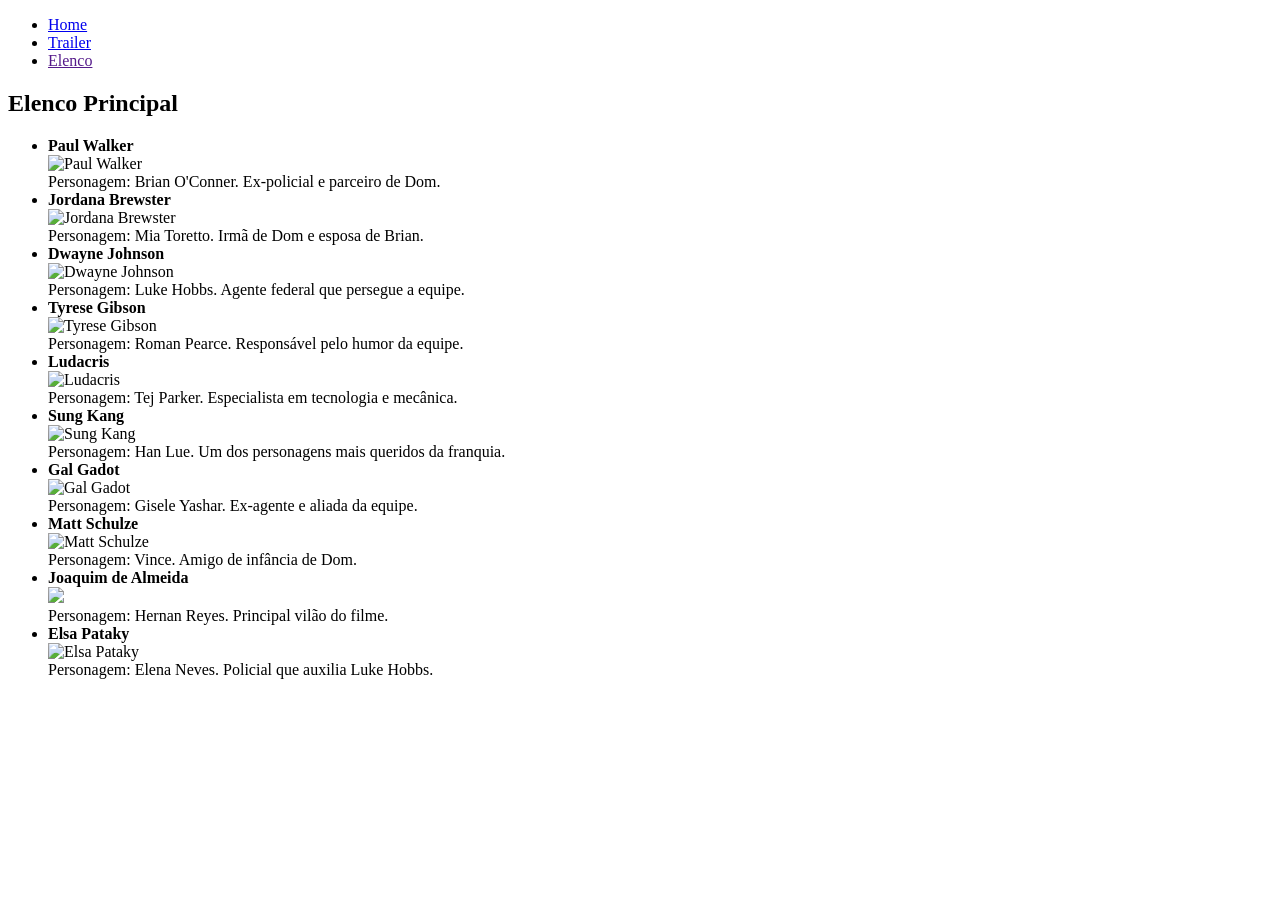
==== atores.html @ cdf2f549 "Fim do HTML" ====
<!DOCTYPE html>
<html lang="pt-br">
<head>
    <meta charset="UTF-8">
    <meta name="viewport" content="width=device-width, initial-scale=1.0">
    <title>Atores</title>
</head>
<body>
    <header>   
        <nav>
            <ul>
                <li>
                    <a href="index.html">Home</a>
                </li>
                <li>
                    <a href="trailer.html">Trailer<a>
                </li>
                <li>
                    <a href="">Elenco<a></a>
                </li>
            </ul>
    </header>
    
    <h2>Elenco Principal</h2>

<ul>
    <li>
        <strong>Paul Walker</strong><br>
        <img src="https://encrypted-tbn0.gstatic.com/images?q=tbn:ANd9GcTFf1CUbeq2CYX3wMSucj1cK0AAMcCC8UhV6dJhCnVB4w&s=10" alt="Paul Walker" width="200" ><br>
        Personagem: Brian O'Conner. Ex-policial e parceiro de Dom.
    </li>

    <li>
        <strong>Jordana Brewster</strong><br>
        <img src="https://image.tmdb.org/t/p/w500/ceL0zxeVbWfCfhoIDZIE1NYqBWb.jpg" alt="Jordana Brewster" width="200"><br>
        Personagem: Mia Toretto. Irmã de Dom e esposa de Brian.
    </li>

    <li>
        <strong>Dwayne Johnson</strong><br>
        <img src="https://p2.trrsf.com/image/fget/cf/1200/900/middle/images.terra.com/2023/02/13/hobbs-velozes-01-1iv72y71t4sac.jpg" alt="Dwayne Johnson" width="200"><br>
        Personagem: Luke Hobbs. Agente federal que persegue a equipe.
    </li>

    <li>
        <strong>Tyrese Gibson</strong><br>
        <img src="https://m.media-amazon.com/images/M/MV5BMTEwNjcyMTMzMzNeQTJeQWpwZ15BbWU3MDA5MTcxOTQ@._V1_.jpg" alt="Tyrese Gibson" width="200"><br>
        Personagem: Roman Pearce. Responsável pelo humor da equipe.
    </li>

    <li>
        <strong>Ludacris</strong><br>
        <img src="https://m.media-amazon.com/images/M/MV5BMTkwMTMyMjczM15BMl5BanBnXkFtZTcwNTAyNzE5NA@@._V1_.jpg" alt="Ludacris" width="200"><br>
        Personagem: Tej Parker. Especialista em tecnologia e mecânica.
    </li>

    <li>
        <strong>Sung Kang</strong><br>
        <img src="https://encrypted-tbn0.gstatic.com/images?q=tbn:ANd9GcSdVr87CyUbdPyyzVaLXhS20JbmFtUq4NtE4mDNnS16qhW_rexBNQAQhCk&s=10" alt="Sung Kang" width="200"><br>
        Personagem: Han Lue. Um dos personagens mais queridos da franquia.
    </li>

    <li>
        <strong>Gal Gadot</strong><br>
        <img src="https://encrypted-tbn0.gstatic.com/images?q=tbn:ANd9GcRoUl5NK3jCsQeCSuEiHfaC_KPdUYboRm439XkKWNFrww&s=10" alt="Gal Gadot" width="200"><br>
        Personagem: Gisele Yashar. Ex-agente e aliada da equipe.
    </li>

    <li>
        <strong>Matt Schulze</strong><br>
        <img src="https://m.media-amazon.com/images/M/MV5BYTUzYTQ4YTAtZDllYy00NGYzLTk4NTctY2M3NDg3ZjI1YjJlXkEyXkFqcGc@._V1_FMjpg_UX1000_.jpg" alt="Matt Schulze" width="200"><br>
        Personagem: Vince. Amigo de infância de Dom.
    </li>

    <li>
        <strong>Joaquim de Almeida</strong><br>
        <img src="https://m.media-amazon.com/images/M/MV5BYWJlMTY5NTMtYTFmYS00Y2FiLTgwZGQtNjZkZWY1Y2JlYjI0XkEyXkFqcGc@._V1_FMjpg_UX1000_.jpg" width="200"><br>
        Personagem: Hernan Reyes. Principal vilão do filme.
    </li>

    <li>
        <strong>Elsa Pataky</strong><br>
        <img src="https://encrypted-tbn0.gstatic.com/images?q=tbn:ANd9GcR45HMDlUjPyqpOfvN3bAD4mf9y9iCRLCm6Khuz-Ciqa37gOKnWZUz3MlY&s=10" alt="Elsa Pataky" width="200"><br>
        Personagem: Elena Neves. Policial que auxilia Luke Hobbs.
    </li>
</ul>
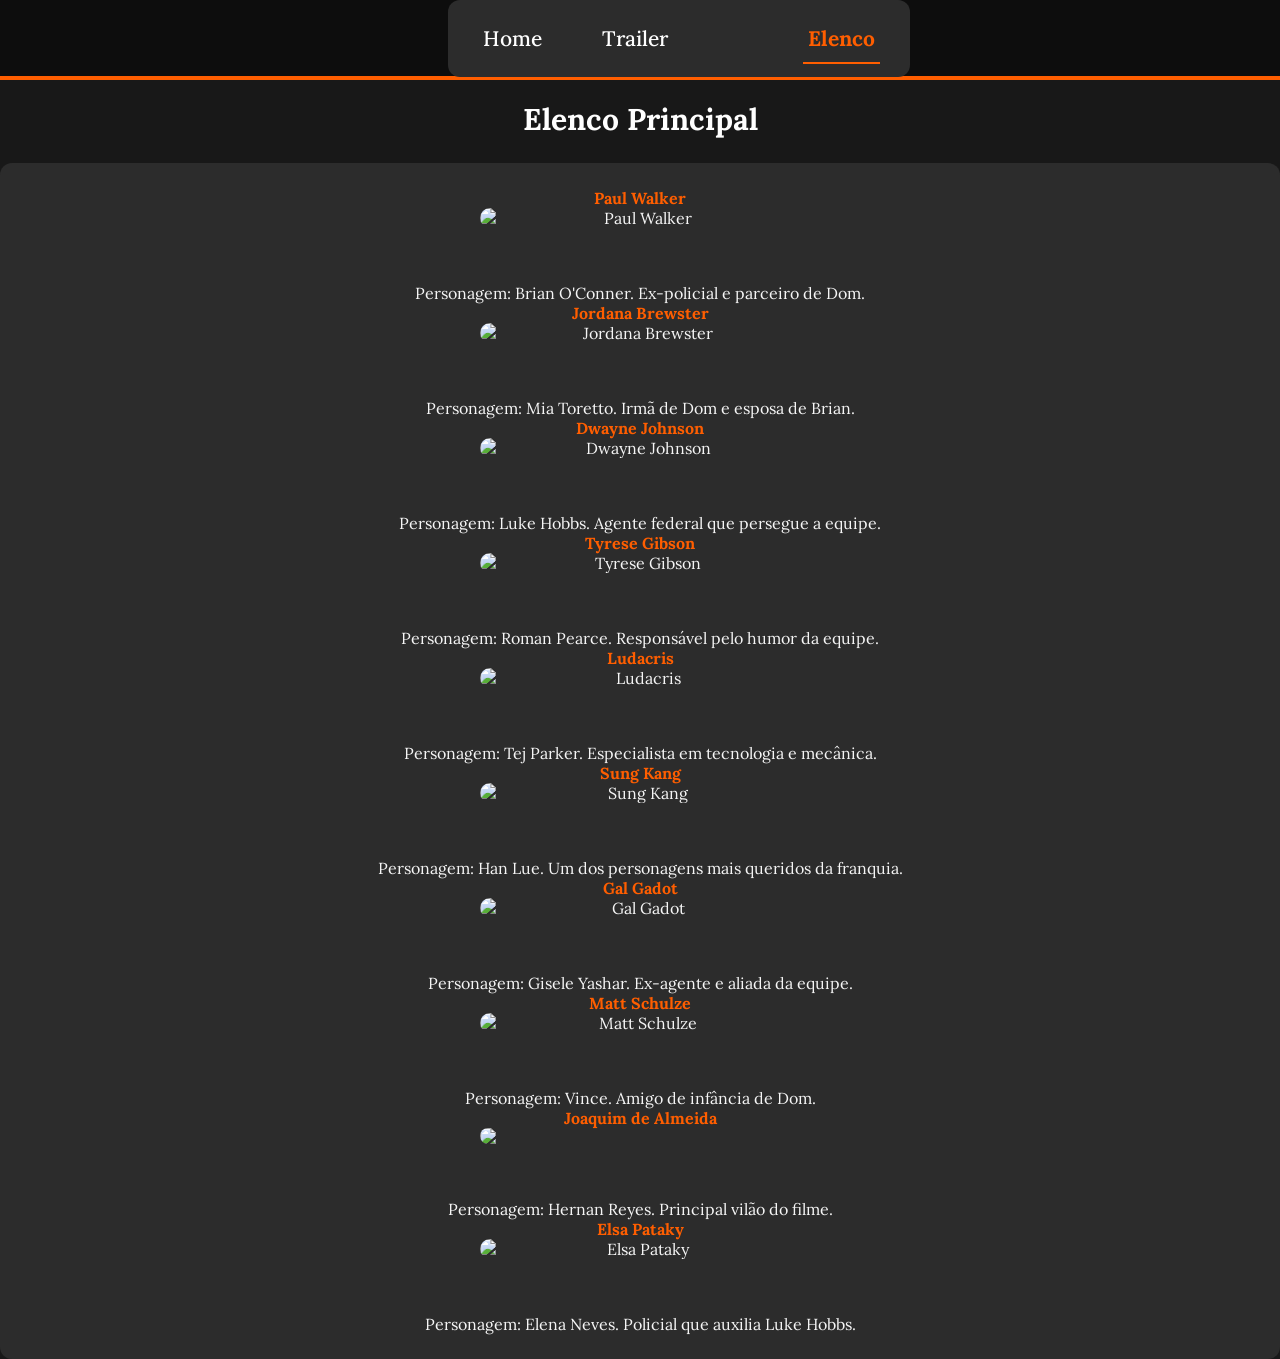
==== commit b9e040e3: "Fim do elenco.css" ====
--- a/atores.html
+++ b/atores.html
@@ -3,6 +3,10 @@
 <head>
     <meta charset="UTF-8">
     <meta name="viewport" content="width=device-width, initial-scale=1.0">
+    <link rel="preconnect" href="https://fonts.googleapis.com">
+<link rel="preconnect" href="https://fonts.gstatic.com" crossorigin>
+<link href="https://fonts.googleapis.com/css2?family=Lora:ital,wght@0,400..700;1,400..700&display=swap" rel="stylesheet">
+    <link rel="stylesheet" href="atores.css">
     <title>Atores</title>
 </head>
 <body>
@@ -16,7 +20,7 @@
                     <a href="trailer.html">Trailer<a>
                 </li>
                 <li>
-                    <a href="">Elenco<a></a>
+                    <a href="" class="ativa">Elenco</a>
                 </li>
             </ul>
     </header>
--- a/atores.css
+++ b/atores.css
@@ -0,0 +1,114 @@
+* {
+    margin: 0;
+    padding: 0;
+    box-sizing: border-box;
+}
+
+body {
+    font-family: "Lora", serif;
+    background-color: #181818;
+    color: #f5f5f5;
+}
+
+ul,
+ol {
+    list-style: none;
+}
+
+a {
+    text-decoration: none;
+    color: inherit;
+}
+
+img {
+    max-width: 100%;
+    display: block;
+}
+
+
+header {
+    width: 100%;
+    height: 80px;
+    padding-inline:35%;
+    display: flex;
+    align-items: center;
+    background-color: #0d0d0d;
+    border-bottom: 4px solid #ff5e00;
+    align-items: center;
+}
+
+nav {
+    display: flex;
+    align-items: center;
+}
+
+header ul {
+    display: flex;
+    align-items: center;
+    gap: 50px;
+}
+
+header a {
+    color: #ffffff;
+    font-size: 21px;
+    font-weight: 500;
+    padding: 10px 5px;
+    
+
+}
+
+header .ativa {
+    color: #ff5e00;
+    font-weight: 700;
+    border-bottom: 2px solid #ff5e00;
+}
+
+
+main {
+    width: 90%;
+    max-width: 900px;
+    margin: 50px auto;
+    padding: 35px;
+    text-align: center;
+    background-color: #222222;
+    border-radius: 18px;
+}
+
+
+h1 {
+    font-size: 53px;
+    margin-bottom: 30px;
+    font-weight: 700;
+    margin-bottom: auto;
+    text-align: center;
+}
+
+
+img {
+    width: 320px;
+    margin: 0 auto 35px;
+    border-radius: 12px;
+}
+
+
+h2 {
+    font-size: 30px;
+    margin-top: 20px;
+    margin-bottom: 25px;
+    color: #ffffff;
+    text-align: center;
+}
+
+
+ul {
+    width: 100%;
+    background-color: #2c2c2c;
+    padding: 25px 30px;
+    border-radius: 12px;
+    text-align: center;
+}
+
+
+strong {
+    color: #ff5e00;
+}
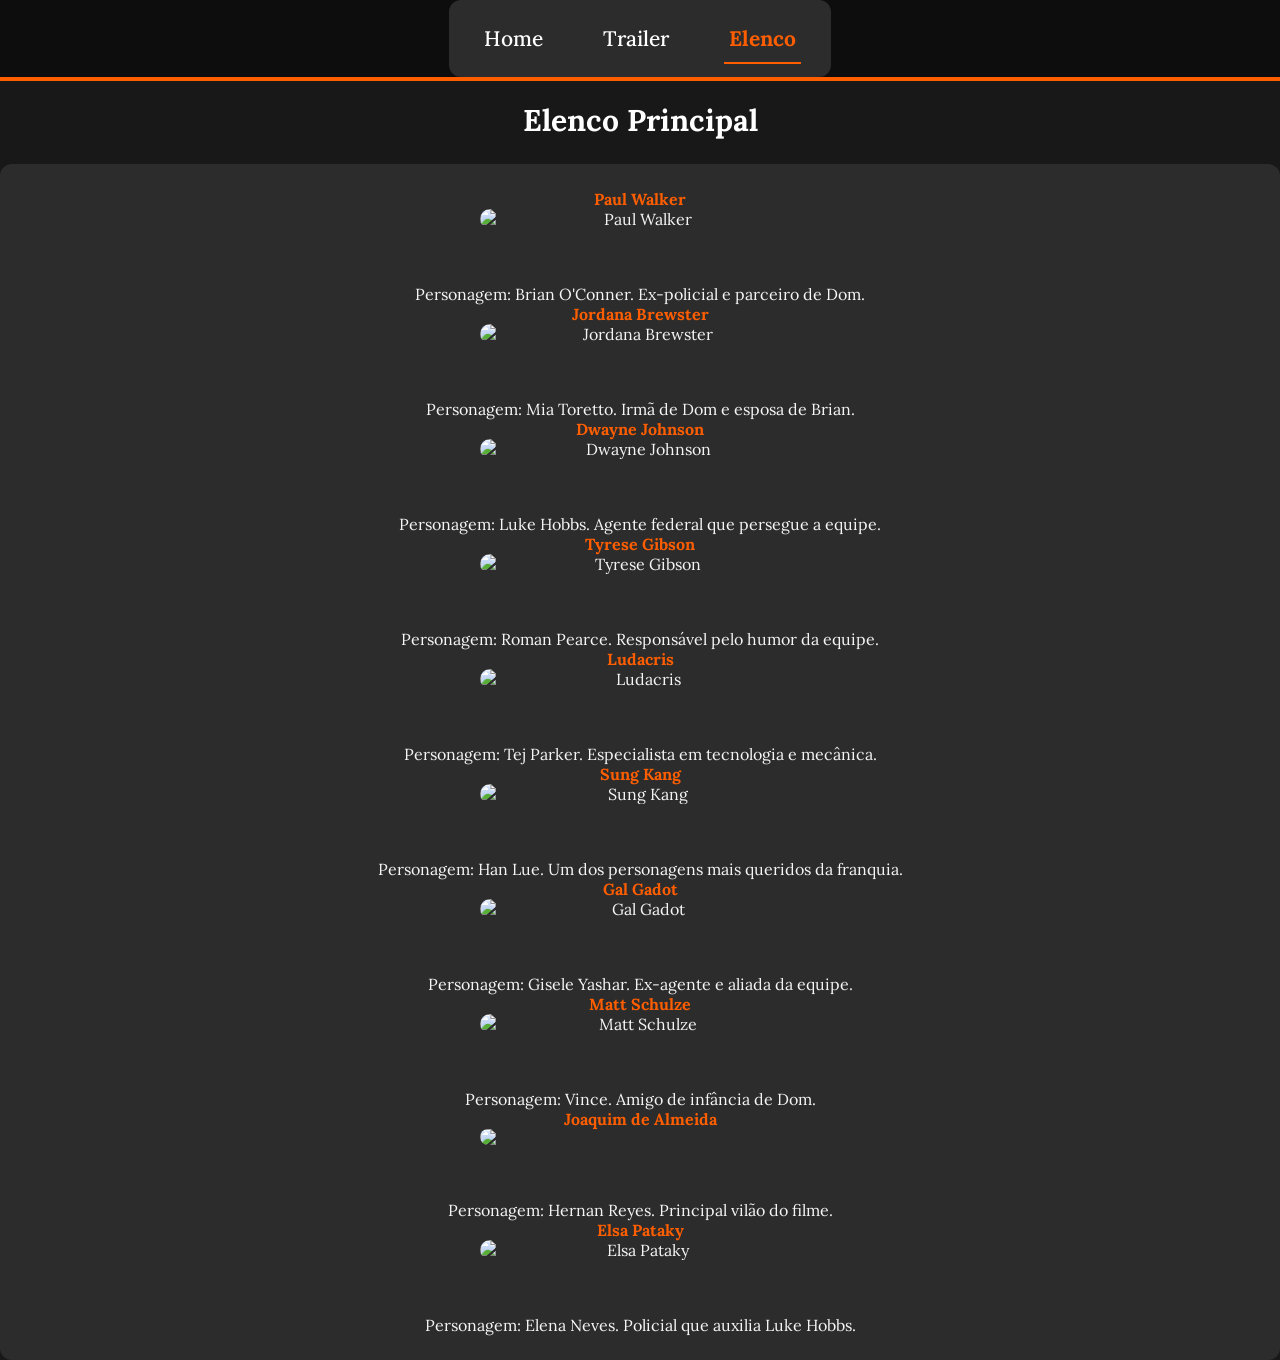
==== commit 4105cb08: "fim do projeto" ====
--- a/atores.html
+++ b/atores.html
@@ -17,7 +17,7 @@
                     <a href="index.html">Home</a>
                 </li>
                 <li>
-                    <a href="trailer.html">Trailer<a>
+                    <a href="trailer.html">Trailer</a>
                 </li>
                 <li>
                     <a href="" class="ativa">Elenco</a>
--- a/atores.css
+++ b/atores.css
@@ -27,11 +27,8 @@
 
 
 header {
-    width: 100%;
-    height: 80px;
-    padding-inline:35%;
     display: flex;
-    align-items: center;
+    justify-content: center;
     background-color: #0d0d0d;
     border-bottom: 4px solid #ff5e00;
     align-items: center;
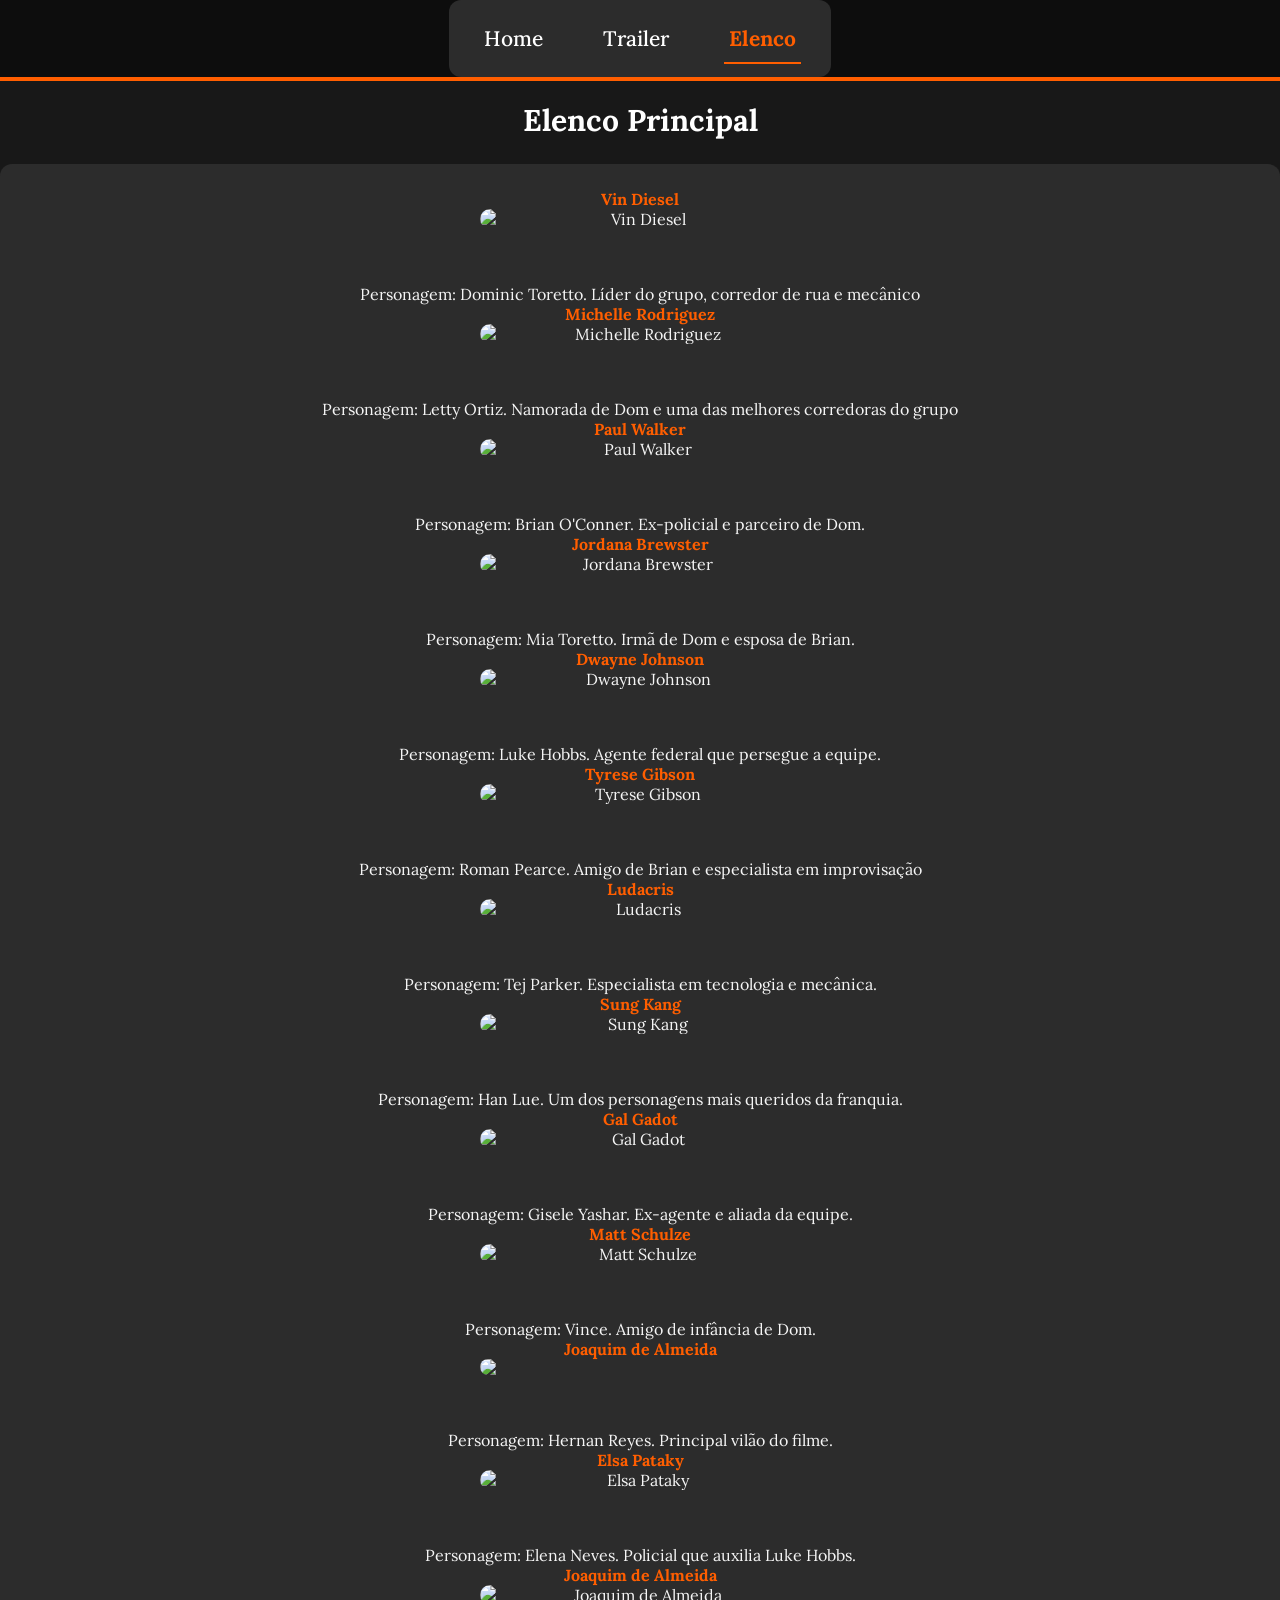
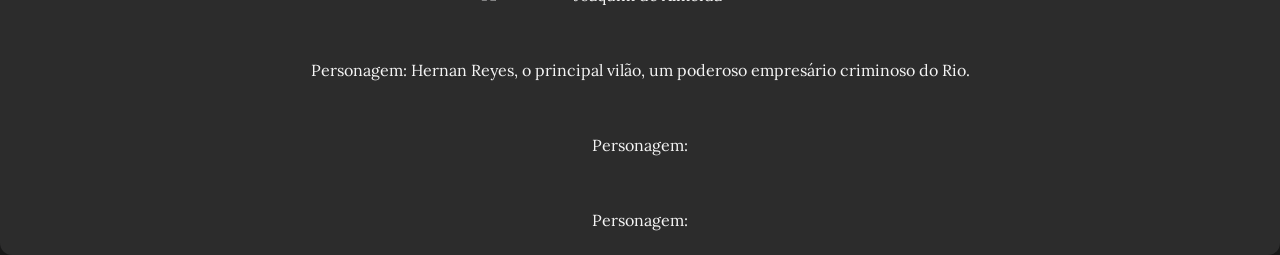
==== commit 83706efc: "Arrumei o projeto" ====
--- a/atores.html
+++ b/atores.html
@@ -29,6 +29,16 @@
 
 <ul>
     <li>
+        <strong>Vin Diesel</strong>
+        <img src="https://encrypted-tbn0.gstatic.com/licensed-image?q=tbn:ANd9GcRnipg53jXcHKfJQUxiVvAXeMQT77UtD7ZHCK0XkqYCPlj63bYiRdGw1sgIyfc9n4RjEBvZE77RBdEQ9FQ" alt="Vin Diesel" width="200"><br>
+        Personagem: Dominic Toretto. Líder do grupo, corredor de rua e mecânico
+    </li>    
+    <li>
+        <strong>Michelle Rodriguez</strong>
+        <img src="https://encrypted-tbn0.gstatic.com/images?q=tbn:ANd9GcRvo53Xk088Gusr4mPIHhbWmzi48zZPp2s61dEVWkdSUw&s=10" alt="Michelle Rodriguez" width="200"><br>
+        Personagem: Letty Ortiz. Namorada de Dom e uma das melhores corredoras do grupo
+    </li>
+    <li>
         <strong>Paul Walker</strong><br>
         <img src="https://encrypted-tbn0.gstatic.com/images?q=tbn:ANd9GcTFf1CUbeq2CYX3wMSucj1cK0AAMcCC8UhV6dJhCnVB4w&s=10" alt="Paul Walker" width="200" ><br>
         Personagem: Brian O'Conner. Ex-policial e parceiro de Dom.
@@ -49,7 +59,7 @@
     <li>
         <strong>Tyrese Gibson</strong><br>
         <img src="https://m.media-amazon.com/images/M/MV5BMTEwNjcyMTMzMzNeQTJeQWpwZ15BbWU3MDA5MTcxOTQ@._V1_.jpg" alt="Tyrese Gibson" width="200"><br>
-        Personagem: Roman Pearce. Responsável pelo humor da equipe.
+        Personagem: Roman Pearce. Amigo de Brian e especialista em improvisação
     </li>
 
     <li>
@@ -87,4 +97,19 @@
         <img src="https://encrypted-tbn0.gstatic.com/images?q=tbn:ANd9GcR45HMDlUjPyqpOfvN3bAD4mf9y9iCRLCm6Khuz-Ciqa37gOKnWZUz3MlY&s=10" alt="Elsa Pataky" width="200"><br>
         Personagem: Elena Neves. Policial que auxilia Luke Hobbs.
     </li>
+    <li>
+        <strong>Joaquim de Almeida </strong>
+        <img src="https://s2-gshow.glbimg.com/USjXBuTP7WswV2wz4tdf-ovBBKQ=/0x0:375x568/984x0/smart/filters:strip_icc()/i.s3.glbimg.com/v1/AUTH_e84042ef78cb4708aeebdf1c68c6cbd6/internal_photos/bs/2021/S/9/p75FhLTAOWsBVKB846lA/joaquim-de-almeida.jpg" alt="Joaquim de Almeida " width="200"><br>
+        Personagem: Hernan Reyes, o principal vilão, um poderoso empresário criminoso do Rio.
+    </li>
+    <li>
+        <strong></strong>
+        <img src="" alt=""width="200"><br>
+        Personagem:
+    </li>
+    <li>
+        <strong></strong>
+        <img src="" alt=""width="200"><br>
+        Personagem:
+    </li>
 </ul>
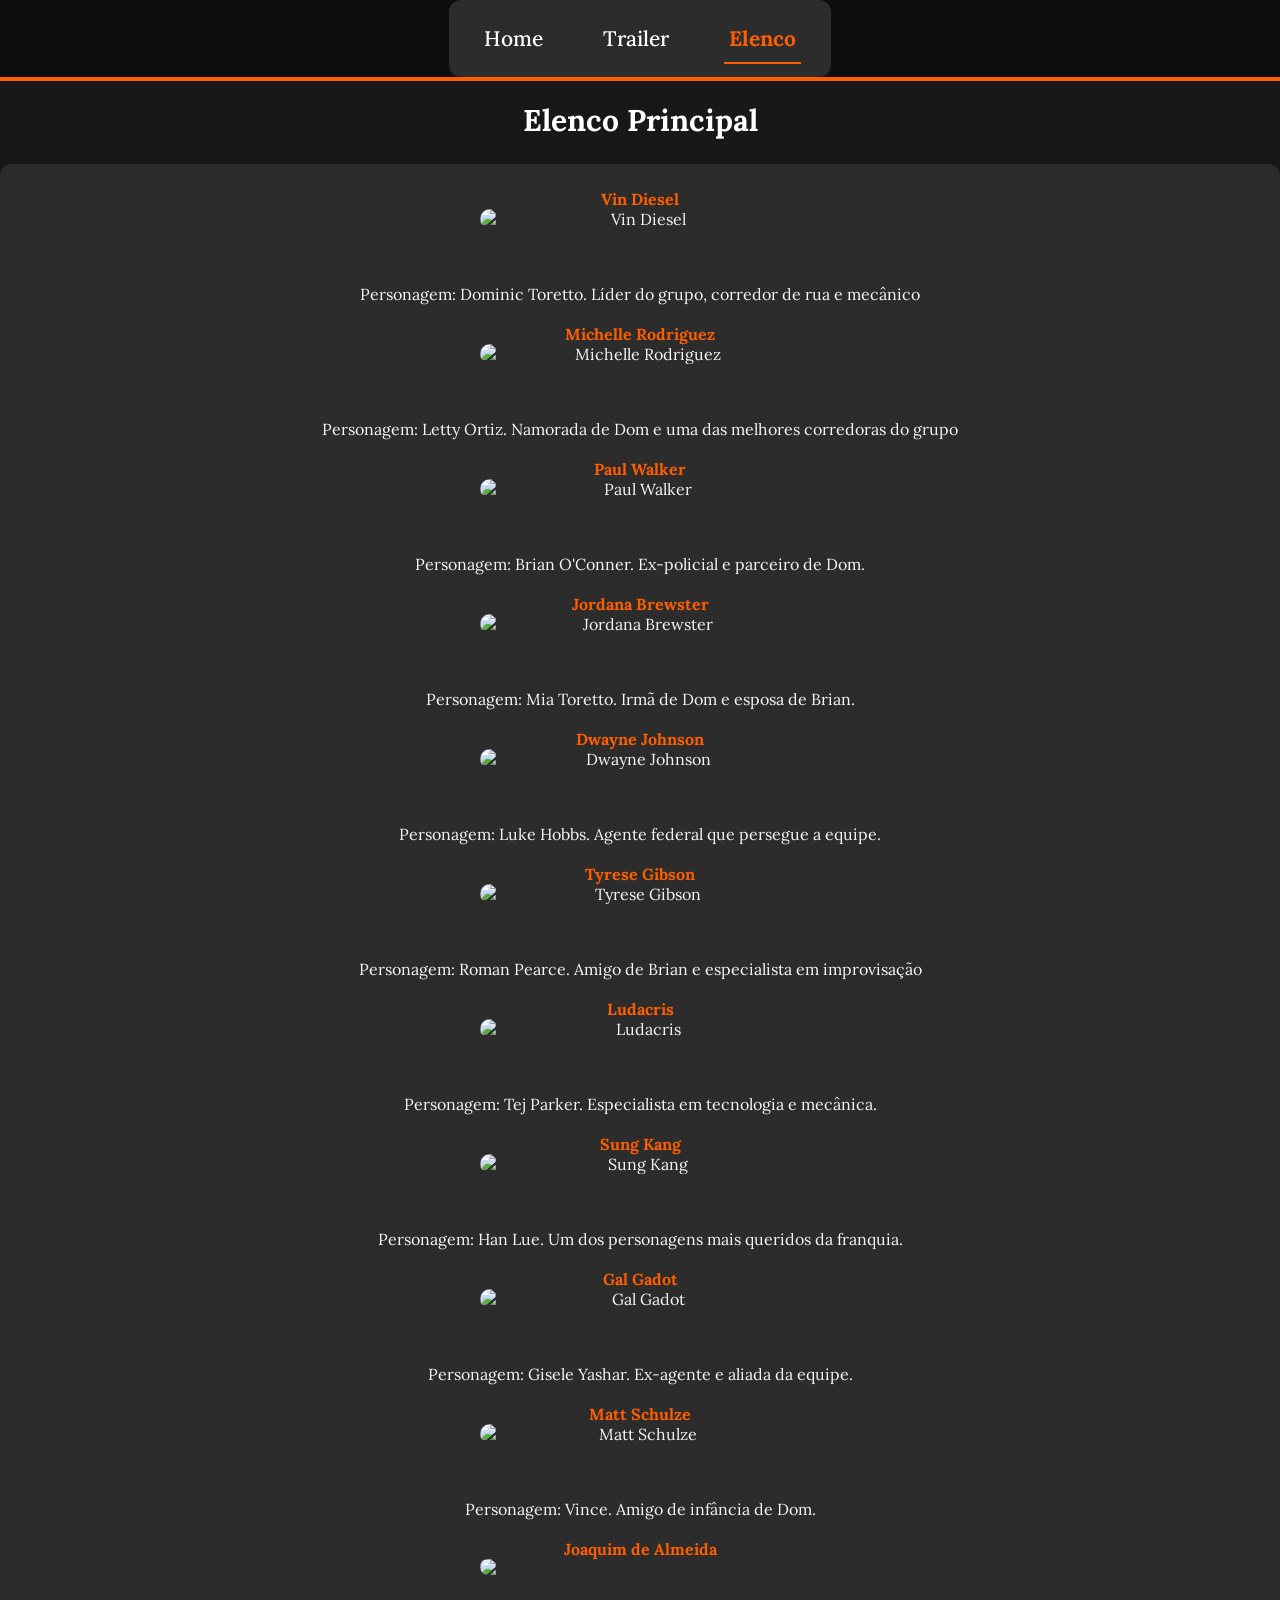
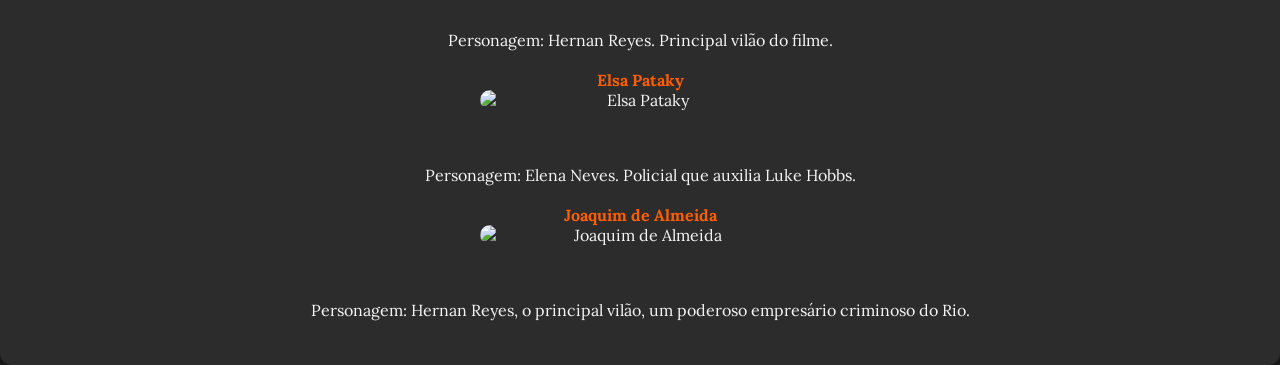
==== commit 15dad1f4: "finalizei o projeto" ====
--- a/atores.html
+++ b/atores.html
@@ -4,8 +4,8 @@
     <meta charset="UTF-8">
     <meta name="viewport" content="width=device-width, initial-scale=1.0">
     <link rel="preconnect" href="https://fonts.googleapis.com">
-<link rel="preconnect" href="https://fonts.gstatic.com" crossorigin>
-<link href="https://fonts.googleapis.com/css2?family=Lora:ital,wght@0,400..700;1,400..700&display=swap" rel="stylesheet">
+    <link rel="preconnect" href="https://fonts.gstatic.com" crossorigin>
+    <link href="https://fonts.googleapis.com/css2?family=Lora:ital,wght@0,400..700;1,400..700&display=swap" rel="stylesheet">
     <link rel="stylesheet" href="atores.css">
     <title>Atores</title>
 </head>
@@ -27,7 +27,7 @@
     
     <h2>Elenco Principal</h2>
 
-<ul>
+<ul class="here">
     <li>
         <strong>Vin Diesel</strong>
         <img src="https://encrypted-tbn0.gstatic.com/licensed-image?q=tbn:ANd9GcRnipg53jXcHKfJQUxiVvAXeMQT77UtD7ZHCK0XkqYCPlj63bYiRdGw1sgIyfc9n4RjEBvZE77RBdEQ9FQ" alt="Vin Diesel" width="200"><br>
@@ -102,14 +102,4 @@
         <img src="https://s2-gshow.glbimg.com/USjXBuTP7WswV2wz4tdf-ovBBKQ=/0x0:375x568/984x0/smart/filters:strip_icc()/i.s3.glbimg.com/v1/AUTH_e84042ef78cb4708aeebdf1c68c6cbd6/internal_photos/bs/2021/S/9/p75FhLTAOWsBVKB846lA/joaquim-de-almeida.jpg" alt="Joaquim de Almeida " width="200"><br>
         Personagem: Hernan Reyes, o principal vilão, um poderoso empresário criminoso do Rio.
     </li>
-    <li>
-        <strong></strong>
-        <img src="" alt=""width="200"><br>
-        Personagem:
-    </li>
-    <li>
-        <strong></strong>
-        <img src="" alt=""width="200"><br>
-        Personagem:
-    </li>
 </ul>
--- a/atores.css
+++ b/atores.css
@@ -109,3 +109,7 @@
 strong {
     color: #ff5e00;
 }
+
+.here li {
+    margin-bottom: 20px;
+}
